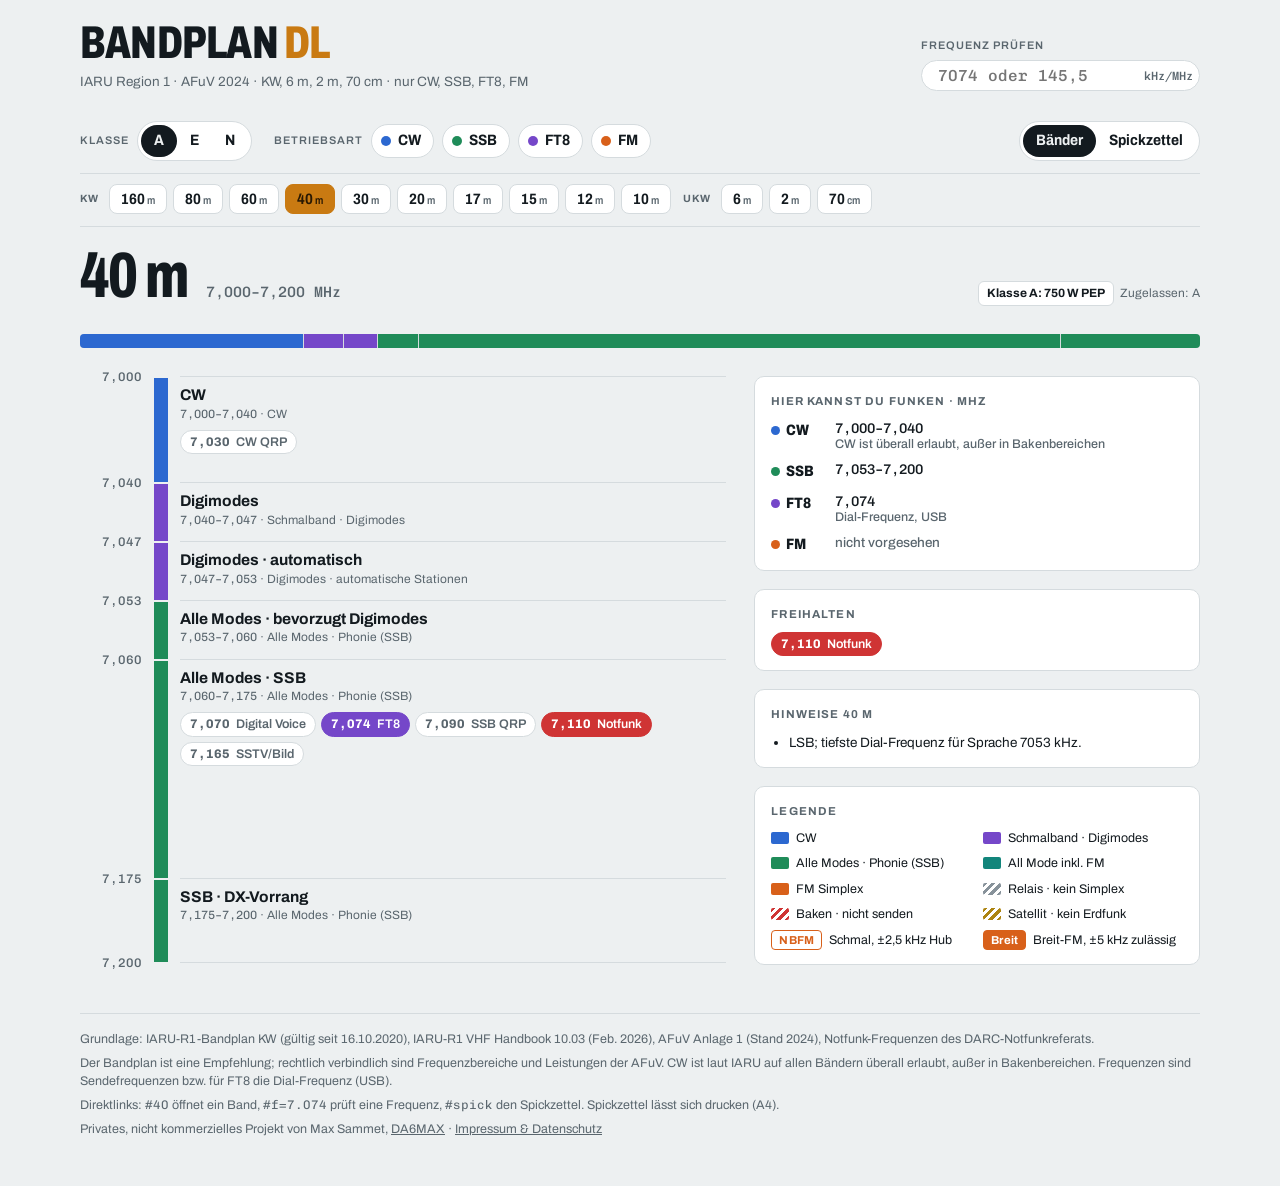
==== index.html @ c68f060a "Impressum und Datenschutzhinweis, Footer-Hinweis (privates Projekt, Referenz auf DA6MAX) Co-Authored" ====
<!doctype html>
<html lang="de">
<head>
<meta charset="utf-8">
<meta name="viewport" content="width=device-width,initial-scale=1,viewport-fit=cover">
<title>Bandplan DL</title>
<meta name="description" content="Interaktiver Amateurfunk-Bandplan für Deutschland (IARU Region 1, AFuV): KW, 6 m, 2 m, 70 cm – nach Lizenzklasse und Betriebsart gefiltert, mit Frequenz-Check.">
<meta name="color-scheme" content="light dark">
<link rel="icon" href="data:image/svg+xml,%3Csvg xmlns='http://www.w3.org/2000/svg' viewBox='0 0 32 32'%3E%3Crect width='32' height='32' rx='6' fill='%23c97a12'/%3E%3Cpath d='M6 24V8M11 24V13M16 24V6M21 24V15M26 24V10' stroke='%23fff' stroke-width='3' stroke-linecap='round'/%3E%3C/svg%3E">
<link rel="stylesheet" href="assets/fonts.css">
<link rel="stylesheet" href="assets/app.css">
</head>
<body>
<div class="wrap">
  <header class="top">
    <div class="brand">
      <h1>Bandplan <span>DL</span></h1>
      <p>IARU Region 1 · AFuV 2024 · KW, 6 m, 2 m, 70 cm · nur CW, SSB, FT8, FM</p>
    </div>
    <div class="check">
      <label for="chk">Frequenz prüfen</label>
      <div class="field"><input id="chk" type="text" inputmode="decimal" placeholder="7074 oder 145,5" autocomplete="off" enterkeyhint="go"><span class="unit">kHz/MHz</span></div>
    </div>
    <div id="chkRes" aria-live="polite"></div>
  </header>

  <div class="controls">
    <div class="ctl"><span class="lbl">Klasse</span>
      <div class="seg" id="cls" role="group" aria-label="Lizenzklasse">
        <button id="clsA" data-c="A">A</button><button id="clsE" data-c="E">E</button><button id="clsN" data-c="N">N</button>
      </div>
    </div>
    <div class="ctl" id="modes" role="group" aria-label="Betriebsarten"><span class="lbl">Betriebsart</span></div>
    <div class="ctl tabs">
      <div class="seg" role="group" aria-label="Ansicht">
        <button id="tabBand" data-v="band">Bänder</button><button id="tabSheet" data-v="sheet">Spickzettel</button>
      </div>
    </div>
  </div>

  <nav class="bandbar" aria-label="Bänder"><div class="bands" id="bands"></div></nav>

  <main id="main"></main>

  <footer>
    <div>Grundlage: IARU-R1-Bandplan KW (gültig seit 16.10.2020), IARU-R1 VHF Handbook 10.03 (Feb. 2026), AFuV Anlage 1 (Stand 2024), Notfunk-Frequenzen des DARC-Notfunkreferats.</div>
    <div>Der Bandplan ist eine Empfehlung; rechtlich verbindlich sind Frequenzbereiche und Leistungen der AFuV. CW ist laut IARU auf allen Bändern überall erlaubt, außer in Bakenbereichen. Frequenzen sind Sendefrequenzen bzw. für FT8 die Dial-Frequenz (USB).</div>
    <div>Direktlinks: <span class="mono">#40</span> öffnet ein Band, <span class="mono">#f=7.074</span> prüft eine Frequenz, <span class="mono">#spick</span> den Spickzettel. Spickzettel lässt sich drucken (A4).</div>
    <div>Privates, nicht kommerzielles Projekt von Max Sammet, <a href="https://www.qrz.com/db/DA6MAX" rel="noopener noreferrer">DA6MAX</a> · <a href="impressum.html">Impressum &amp; Datenschutz</a></div>
  </footer>
</div>
<noscript><p style="padding:16px">Diese Seite benötigt JavaScript.</p></noscript>
<script src="assets/data.js"></script>
<script src="assets/app.js"></script>
</body>
</html>
---- assets/fonts.css ----
/* Selbst gehostete Schriften (statt Google Fonts -- keine Verbindung zu Dritten, DSGVO-freundlich).
   Archivo (variabel: wght 400-800, wdth 62-125) und Chivo Mono (variabel: wght 400-700), beide SIL Open Font License 1.1,
   siehe assets/fonts/LICENSE.md. Ausschnitte latin und latin-ext (reichen fuer Deutsch; Rest faellt auf Systemschriften zurueck). */
@font-face {
  font-family: 'Archivo';
  font-style: normal;
  font-weight: 400 800;
  font-stretch: 62% 125%;
  font-display: swap;
  src: url(fonts/archivo-latin-ext.woff2) format('woff2');
  unicode-range: U+0100-02BA, U+02BD-02C5, U+02C7-02CC, U+02CE-02D7, U+02DD-02FF, U+0304, U+0308, U+0329, U+1D00-1DBF, U+1E00-1E9F, U+1EF2-1EFF, U+2020, U+20A0-20AB, U+20AD-20C4, U+2113, U+2C60-2C7F, U+A720-A7FF;
}
@font-face {
  font-family: 'Archivo';
  font-style: normal;
  font-weight: 400 800;
  font-stretch: 62% 125%;
  font-display: swap;
  src: url(fonts/archivo-latin.woff2) format('woff2');
  unicode-range: U+0000-00FF, U+0131, U+0152-0153, U+02BB-02BC, U+02C6, U+02DA, U+02DC, U+0304, U+0308, U+0329, U+2000-206F, U+20AC, U+2122, U+2191, U+2193, U+2212, U+2215, U+FEFF, U+FFFD;
}
@font-face {
  font-family: 'Chivo Mono';
  font-style: normal;
  font-weight: 400 700;
  font-display: swap;
  src: url(fonts/chivo-mono-latin-ext.woff2) format('woff2');
  unicode-range: U+0100-02BA, U+02BD-02C5, U+02C7-02CC, U+02CE-02D7, U+02DD-02FF, U+0304, U+0308, U+0329, U+1D00-1DBF, U+1E00-1E9F, U+1EF2-1EFF, U+2020, U+20A0-20AB, U+20AD-20C4, U+2113, U+2C60-2C7F, U+A720-A7FF;
}
@font-face {
  font-family: 'Chivo Mono';
  font-style: normal;
  font-weight: 400 700;
  font-display: swap;
  src: url(fonts/chivo-mono-latin.woff2) format('woff2');
  unicode-range: U+0000-00FF, U+0131, U+0152-0153, U+02BB-02BC, U+02C6, U+02DA, U+02DC, U+0304, U+0308, U+0329, U+2000-206F, U+20AC, U+2122, U+2191, U+2193, U+2212, U+2215, U+FEFF, U+FFFD;
}
---- assets/app.css ----
:root{
  --bg:#edf0f1; --surface:#ffffff; --surface2:#f5f7f7; --ink:#131a1f; --muted:#5a666e; --line:#d5dbde;
  --accent:#c97a12; --accent-soft:#f6e3c4; --accent-ink:#2a1903;
  --k-cw:#2c68d0; --k-digi:#7547c9; --k-ssb:#1f8c59; --k-all:#12857b; --k-fm:#d8601a;
  --k-ex:#87929a; --k-bake:#cf3434; --k-sat:#ad8410;
  --font-d:"Archivo", "Helvetica Neue", Arial, system-ui, sans-serif;
  --font-m:"Chivo Mono", ui-monospace, "SFMono-Regular", Menlo, Consolas, monospace;
  --r:10px;
}
@media (prefers-color-scheme: dark){ :root:not([data-theme="light"]){
  --bg:#0d1113; --surface:#151a1d; --surface2:#1b2125; --ink:#e3e8eb; --muted:#94a0a7; --line:#2a3237;
  --accent:#f0a63a; --accent-soft:#3a2a12; --accent-ink:#1a1105;
  --k-cw:#6a9bf0; --k-digi:#a585ec; --k-ssb:#47bf86; --k-all:#3cbaae; --k-fm:#f2894a;
  --k-ex:#6d787f; --k-bake:#ef6363; --k-sat:#d8b03e; color-scheme:dark;
}}
:root[data-theme="dark"]{
  --bg:#0d1113; --surface:#151a1d; --surface2:#1b2125; --ink:#e3e8eb; --muted:#94a0a7; --line:#2a3237;
  --accent:#f0a63a; --accent-soft:#3a2a12; --accent-ink:#1a1105;
  --k-cw:#6a9bf0; --k-digi:#a585ec; --k-ssb:#47bf86; --k-all:#3cbaae; --k-fm:#f2894a;
  --k-ex:#6d787f; --k-bake:#ef6363; --k-sat:#d8b03e; color-scheme:dark;
}
*{box-sizing:border-box}
html{scroll-padding-top:calc(env(safe-area-inset-top,0px) + 70px)}
[hidden]{display:none!important}
body{margin:0;background:var(--bg);color:var(--ink);font-family:var(--font-d);font-size:15px;line-height:1.45;
  padding-left:max(16px, env(safe-area-inset-left, 0px));padding-right:max(16px, env(safe-area-inset-right, 0px));padding-block:0 48px}
body::before{content:"";position:fixed;inset:0 0 auto;height:env(safe-area-inset-top, 0px);z-index:10;background:var(--bg)}
.wrap{max-width:1120px;margin:0 auto}
.mono{font-family:var(--font-m);font-variant-numeric:tabular-nums}
button{font:inherit;color:inherit}
:focus-visible{outline:2px solid var(--accent);outline-offset:2px}

/* Kopf */
header.top{display:grid;grid-template-columns:1fr auto;gap:12px 24px;align-items:end;padding-block:22px 14px}
.brand h1{margin:0;font-weight:800;font-stretch:72%;font-size:clamp(30px,6vw,46px);line-height:.95;letter-spacing:-.01em;text-transform:uppercase}
.brand h1 span{color:var(--accent)}
.brand p{margin:6px 0 0;color:var(--muted);font-size:13.5px}
.check{display:flex;flex-direction:column;gap:6px;min-width:0}
.check label{font-size:11px;letter-spacing:.09em;text-transform:uppercase;color:var(--muted);font-weight:600}
.check .field{display:flex;align-items:center;background:var(--surface);border:1px solid var(--line);border-radius:999px;padding:4px 6px 4px 14px;gap:8px}
.check input{border:0;background:transparent;color:var(--ink);font:500 16px var(--font-m);width:200px;min-width:0;outline:none}
.check .unit{font:500 12px var(--font-m);color:var(--muted)}
#chkRes{grid-column:1/-1}

.controls{display:flex;flex-wrap:wrap;gap:10px 22px;align-items:center;padding-block:4px 12px;border-bottom:1px solid var(--line)}
.ctl{display:flex;align-items:center;gap:8px;flex-wrap:wrap}
.ctl > .lbl{font-size:11px;letter-spacing:.09em;text-transform:uppercase;color:var(--muted);font-weight:600}
.seg{display:inline-flex;background:var(--surface);border:1px solid var(--line);border-radius:999px;padding:3px}
.seg button{border:0;background:transparent;padding:5px 13px;border-radius:999px;cursor:pointer;font-weight:700;font-stretch:90%}
.seg button[aria-pressed="true"]{background:var(--ink);color:var(--bg)}
.mode{border:1px solid var(--line);background:var(--surface);border-radius:999px;padding:5px 12px 5px 9px;cursor:pointer;font-weight:700;font-stretch:90%;display:inline-flex;align-items:center;gap:7px}
.mode i{width:10px;height:10px;border-radius:50%;background:var(--c);display:inline-block}
.mode[aria-pressed="false"]{opacity:.45}
.mode[aria-pressed="false"] i{background:transparent;box-shadow:inset 0 0 0 2px var(--c)}
.tabs{margin-left:auto}

/* Bandleiste */
.bandbar{position:sticky;top:env(safe-area-inset-top, 0px);z-index:5;background:var(--bg);padding-block:10px;border-bottom:1px solid var(--line)}
.bands{display:flex;gap:6px;overflow-x:auto;scrollbar-width:thin;padding-bottom:2px}
.bands .grp{font-size:10.5px;letter-spacing:.1em;text-transform:uppercase;color:var(--muted);font-weight:700;align-self:center;padding:0 4px 0 6px;white-space:nowrap}
.bands .grp:first-child{padding-left:0}
.bchip{flex:0 0 auto;border:1px solid var(--line);background:var(--surface);border-radius:8px;padding:6px 11px;cursor:pointer;font:700 15px var(--font-d);font-stretch:85%;white-space:nowrap;position:relative}
.bchip small{font-weight:600;color:var(--muted);font-size:11px;margin-left:2px}
.bchip.off{opacity:.42;text-decoration:line-through;text-decoration-thickness:1.5px}
.bchip[aria-current="true"]{background:var(--accent);border-color:var(--accent);color:var(--accent-ink)}
.bchip[aria-current="true"] small{color:var(--accent-ink)}

/* Bandansicht */
.bandview{display:grid;grid-template-columns:minmax(0,1.45fr) minmax(0,1fr);gap:28px;padding-top:20px;align-items:start}
.bandhead{grid-column:1/-1;display:flex;flex-wrap:wrap;align-items:baseline;gap:6px 18px}
.bandhead h2{margin:0;font-weight:800;font-stretch:70%;font-size:clamp(40px,9vw,64px);line-height:.9;letter-spacing:-.01em}
.bandhead .range{font:500 15px var(--font-m);color:var(--muted)}
.bandhead .pwr{margin-left:auto;display:flex;gap:6px;flex-wrap:wrap;align-items:center}
.bandhead .cls{font-size:12px;color:var(--muted)}
.tag{font-size:12px;font-weight:700;border:1px solid var(--line);border-radius:6px;padding:3px 8px;background:var(--surface);white-space:nowrap}
.tag.warn{background:var(--accent-soft);border-color:var(--accent);color:var(--ink)}
.minimap{grid-column:1/-1;display:flex;height:14px;border-radius:4px;overflow:hidden;gap:1px;background:var(--line)}
.minimap div{min-width:3px;background:var(--k)}
.minimap .ex{background:repeating-linear-gradient(135deg,var(--k) 0 3px,var(--surface) 3px 6px)}

.ladder{display:flex;flex-direction:column}
.rung{display:grid;grid-template-columns:62px 14px minmax(0,1fr);column-gap:12px;transition:opacity .15s}
.rf{font:500 12.5px var(--font-m);color:var(--muted);text-align:right;transform:translateY(-.55em);white-space:nowrap}
.rbar{background:var(--k);border-top:2px solid var(--bg)}
.rung.ex .rbar{background:repeating-linear-gradient(135deg,var(--k) 0 4px,color-mix(in srgb,var(--k) 22%,var(--surface)) 4px 8px)}
.rbody{padding:8px 0 12px;border-top:1px solid var(--line);min-width:0}
.rl{font-weight:700;font-size:15.5px;line-height:1.25}
.rk{font-size:12px;color:var(--muted);margin-top:1px}
.rung.ex .rl{color:var(--muted)}
.rung.dim{opacity:.3}
.rung.hit .rbody{background:linear-gradient(90deg,var(--accent-soft),transparent 80%)}
.rung.end{grid-template-rows:auto}
.rung.end .rbody{border-top:1px solid var(--line);padding:0}
.pills{display:flex;flex-wrap:wrap;gap:5px;margin-top:7px}
.pill{display:inline-flex;align-items:baseline;gap:6px;font-size:12.5px;font-weight:600;border-radius:999px;padding:2px 9px;border:1px solid var(--line);background:var(--surface);white-space:nowrap}
.pill b{font:700 12.5px var(--font-m)}
.pill.t-ft8{background:var(--k-digi);border-color:var(--k-digi);color:#fff}
.pill.t-notfunk{background:var(--k-bake);border-color:var(--k-bake);color:#fff}
.pill.t-bake{border-color:var(--k-bake);color:var(--k-bake)}
.pill.t-call{background:var(--accent-soft);border-color:var(--accent)}
.pill.t-qrp,.pill.t-info{color:var(--muted)}

aside.side{display:flex;flex-direction:column;gap:18px;position:sticky;top:calc(env(safe-area-inset-top, 0px) + 70px)}
.card{background:var(--surface);border:1px solid var(--line);border-radius:var(--r);padding:16px 16px 14px}
.card h3{margin:0 0 10px;font-size:11.5px;letter-spacing:.1em;text-transform:uppercase;color:var(--muted);font-weight:700}
.go{display:flex;flex-direction:column;gap:10px}
.go .row{display:grid;grid-template-columns:54px minmax(0,1fr);gap:10px;align-items:start}
.go .md{font-weight:800;font-stretch:85%;display:flex;align-items:center;gap:6px}
.go .md i{width:9px;height:9px;border-radius:50%;background:var(--c)}
.go .val{font:500 14px var(--font-m);min-width:0}
.go .val span{display:inline-block;margin-right:10px}
.go .val em{font-style:normal;font-family:var(--font-d);font-size:12.5px;color:var(--muted);display:block}
.go .none{color:var(--muted);font-family:var(--font-d);font-size:13.5px}
.keep{display:flex;flex-wrap:wrap;gap:6px}
.notes{margin:0;padding-left:18px;color:var(--ink);font-size:13.5px;display:flex;flex-direction:column;gap:5px}
.legend{display:grid;grid-template-columns:repeat(2,minmax(0,1fr));gap:7px 12px;font-size:12.5px}
.legend div{display:flex;align-items:center;gap:7px}
.legend i{width:18px;height:12px;border-radius:2px;background:var(--k);flex:0 0 auto}
.legend .ex i{background:repeating-linear-gradient(135deg,var(--k) 0 3px,var(--surface) 3px 6px)}
.fwb{display:inline-block;margin-top:6px;font-size:11.5px;font-weight:700;letter-spacing:.02em;border-radius:4px;padding:1px 7px;border:1.5px solid var(--k-fm);color:var(--k-fm);background:var(--surface)}
.fwb.w{background:var(--k-fm);color:var(--surface)}
.legend .fwb{margin-top:0;flex:0 0 auto}
.notice{background:var(--accent-soft);border:1px solid var(--accent);border-radius:var(--r);padding:10px 14px;font-size:14px;grid-column:1/-1}

/* Prüf-Ergebnis */
.result{background:var(--surface);border:1px solid var(--line);border-left:5px solid var(--k, var(--accent));border-radius:var(--r);padding:12px 14px;display:flex;flex-wrap:wrap;gap:6px 16px;align-items:center}
.result strong{font-size:16px}
.result .mono{color:var(--muted)}
.result .warnline{flex-basis:100%;color:var(--k-bake);font-weight:700;font-size:13.5px}
.result .okline{flex-basis:100%;font-size:13.5px}
.linkbtn{border:1px solid var(--line);background:var(--surface2);border-radius:999px;padding:4px 12px;cursor:pointer;font-weight:700;font-size:13px;margin-left:auto}

/* Spickzettel */
.sheet{display:grid;grid-template-columns:repeat(auto-fill,minmax(260px,1fr));gap:12px;padding-top:20px}
.scard{background:var(--surface);border:1px solid var(--line);border-radius:var(--r);padding:14px;display:flex;flex-direction:column;gap:9px;cursor:pointer;text-align:left}
.scard:hover{border-color:var(--accent)}
.scard.off{opacity:.45}
.scard .sh{display:flex;flex-wrap:wrap;align-items:baseline;gap:4px 10px}
.scard .sh b{white-space:nowrap;font-weight:800;font-stretch:72%;font-size:28px;line-height:1}
.scard .sh .mono{font-size:12px;color:var(--muted)}
.scard .sh .tag{margin-left:auto;white-space:normal;text-align:right}
.scard .go .row{grid-template-columns:46px minmax(0,1fr)}
.scard .go .val{font-size:13px}
.scard .keep .pill{font-size:11.5px}

footer{margin-top:36px;padding-top:16px;border-top:1px solid var(--line);color:var(--muted);font-size:12.5px;display:flex;flex-direction:column;gap:6px}
footer a{color:inherit}

@media (max-width:820px){
  .bandview{grid-template-columns:minmax(0,1fr);gap:18px}
  aside.side{position:static;order:-1}
  .bandhead .pwr{margin-left:0}
}
@media (max-width:560px){
  header.top{grid-template-columns:minmax(0,1fr)}
  .check input{width:100%}
  .tabs{margin-left:0}
  .rung{grid-template-columns:52px 10px minmax(0,1fr);column-gap:9px}
  .rf{font-size:11.5px}
}
@media (prefers-reduced-motion: reduce){ .rung{transition:none} }

/* Druck: Spickzettel als A4-Übersicht, Bandansicht ohne Steuerelemente */
@media print{
  :root{--bg:#fff;--surface:#fff;--surface2:#fff;--line:#bbb}
  body{padding:0;font-size:11px}
  .controls,.bandbar,.check,#chkRes,.linkbtn,aside.side .card:last-child{display:none!important}
  header.top{padding-block:0 8px}
  .sheet{grid-template-columns:repeat(3,minmax(0,1fr));gap:6px;padding-top:6px}
  .scard{padding:8px;break-inside:avoid;gap:5px}
  .scard .sh b{font-size:20px}
  .bandview{grid-template-columns:minmax(0,1.3fr) minmax(0,1fr)}
  aside.side{position:static}
  .rung,.card{break-inside:avoid}
  *{-webkit-print-color-adjust:exact;print-color-adjust:exact}
}

/* Impressum / Datenschutz (impressum.html) */
.legal{padding-top:calc(env(safe-area-inset-top,0px) + 12px);max-width:720px}
.legal h2{font-size:17px;margin:26px 0 6px}
.legal p{margin:0 0 10px;color:var(--ink)}
.legal a{color:var(--accent)}
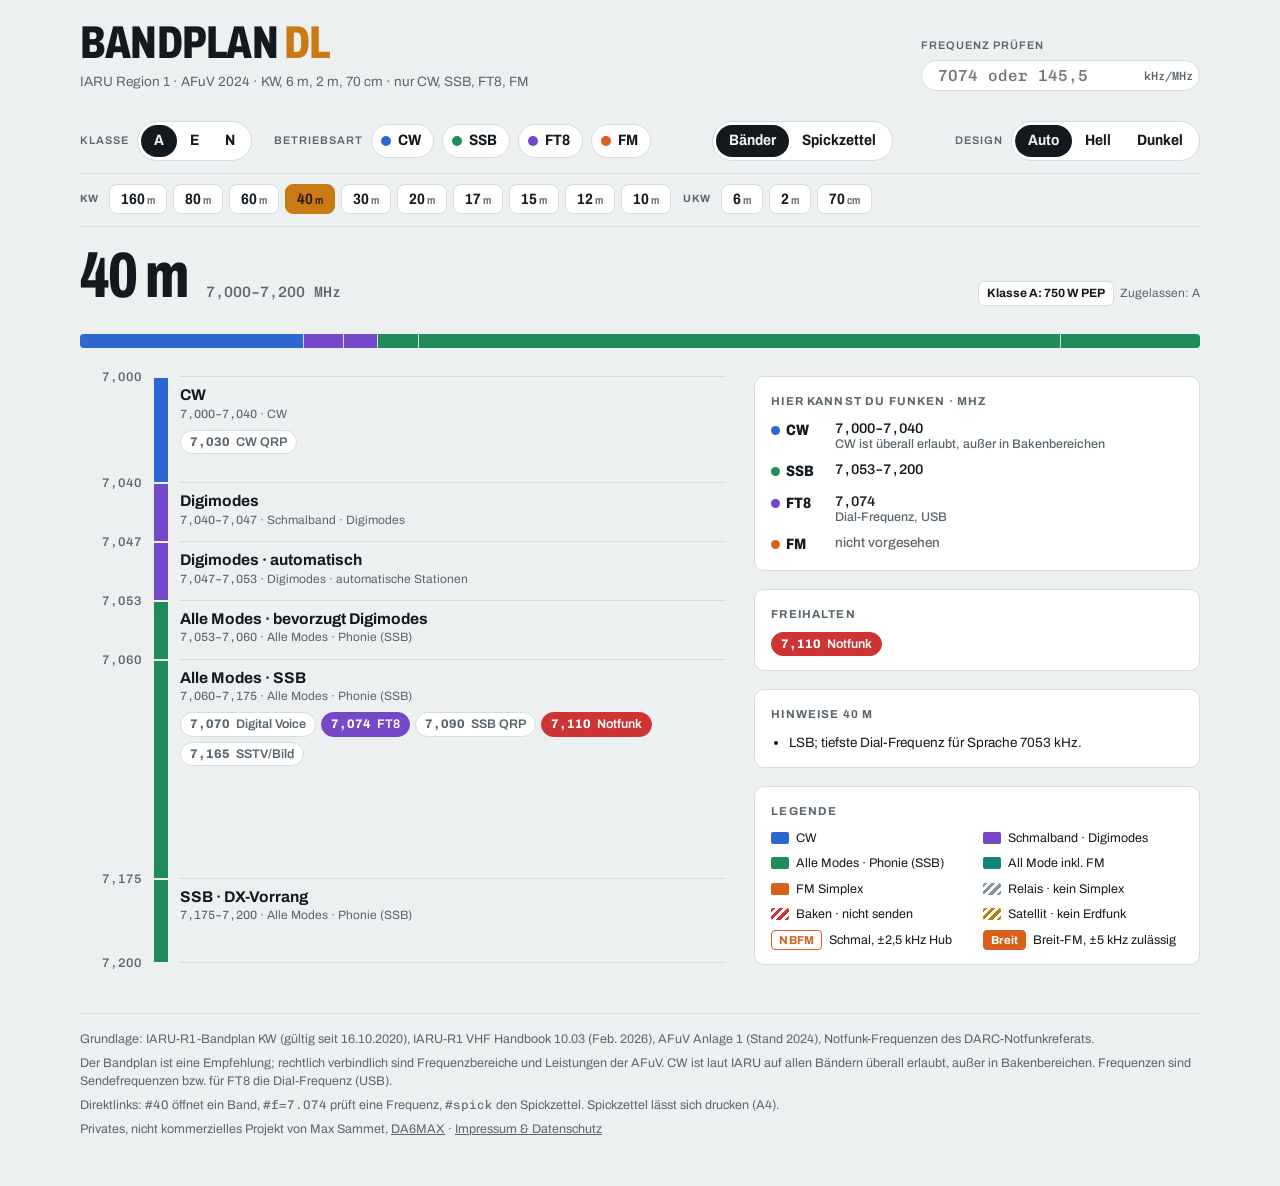
==== commit e7516eb5: "Hell/Dunkel-Umschalter (Auto, Hell, Dunkel), Wahl in localStorage, theme.js setzt sie vor dem Render" ====
--- a/index.html
+++ b/index.html
@@ -7,6 +7,7 @@
 <meta name="description" content="Interaktiver Amateurfunk-Bandplan für Deutschland (IARU Region 1, AFuV): KW, 6 m, 2 m, 70 cm – nach Lizenzklasse und Betriebsart gefiltert, mit Frequenz-Check.">
 <meta name="color-scheme" content="light dark">
 <link rel="icon" href="data:image/svg+xml,%3Csvg xmlns='http://www.w3.org/2000/svg' viewBox='0 0 32 32'%3E%3Crect width='32' height='32' rx='6' fill='%23c97a12'/%3E%3Cpath d='M6 24V8M11 24V13M16 24V6M21 24V15M26 24V10' stroke='%23fff' stroke-width='3' stroke-linecap='round'/%3E%3C/svg%3E">
+<script src="assets/theme.js"></script>
 <link rel="stylesheet" href="assets/fonts.css">
 <link rel="stylesheet" href="assets/app.css">
 </head>
@@ -36,6 +37,11 @@
         <button id="tabBand" data-v="band">Bänder</button><button id="tabSheet" data-v="sheet">Spickzettel</button>
       </div>
     </div>
+    <div class="ctl theme"><span class="lbl">Design</span>
+      <div class="seg" id="theme" role="group" aria-label="Farbschema">
+        <button data-t="auto" title="Wie das Gerät">Auto</button><button data-t="light">Hell</button><button data-t="dark">Dunkel</button>
+      </div>
+    </div>
   </div>
 
   <nav class="bandbar" aria-label="Bänder"><div class="bands" id="bands"></div></nav>
--- a/assets/app.css
+++ b/assets/app.css
@@ -13,6 +13,7 @@
   --k-cw:#6a9bf0; --k-digi:#a585ec; --k-ssb:#47bf86; --k-all:#3cbaae; --k-fm:#f2894a;
   --k-ex:#6d787f; --k-bake:#ef6363; --k-sat:#d8b03e; color-scheme:dark;
 }}
+:root[data-theme="light"]{color-scheme:light}
 :root[data-theme="dark"]{
   --bg:#0d1113; --surface:#151a1d; --surface2:#1b2125; --ink:#e3e8eb; --muted:#94a0a7; --line:#2a3237;
   --accent:#f0a63a; --accent-soft:#3a2a12; --accent-ink:#1a1105;
@@ -44,6 +45,7 @@
 
 .controls{display:flex;flex-wrap:wrap;gap:10px 22px;align-items:center;padding-block:4px 12px;border-bottom:1px solid var(--line)}
 .ctl{display:flex;align-items:center;gap:8px;flex-wrap:wrap}
+.ctl.theme{margin-left:auto}
 .ctl > .lbl{font-size:11px;letter-spacing:.09em;text-transform:uppercase;color:var(--muted);font-weight:600}
 .seg{display:inline-flex;background:var(--surface);border:1px solid var(--line);border-radius:999px;padding:3px}
 .seg button{border:0;background:transparent;padding:5px 13px;border-radius:999px;cursor:pointer;font-weight:700;font-stretch:90%}
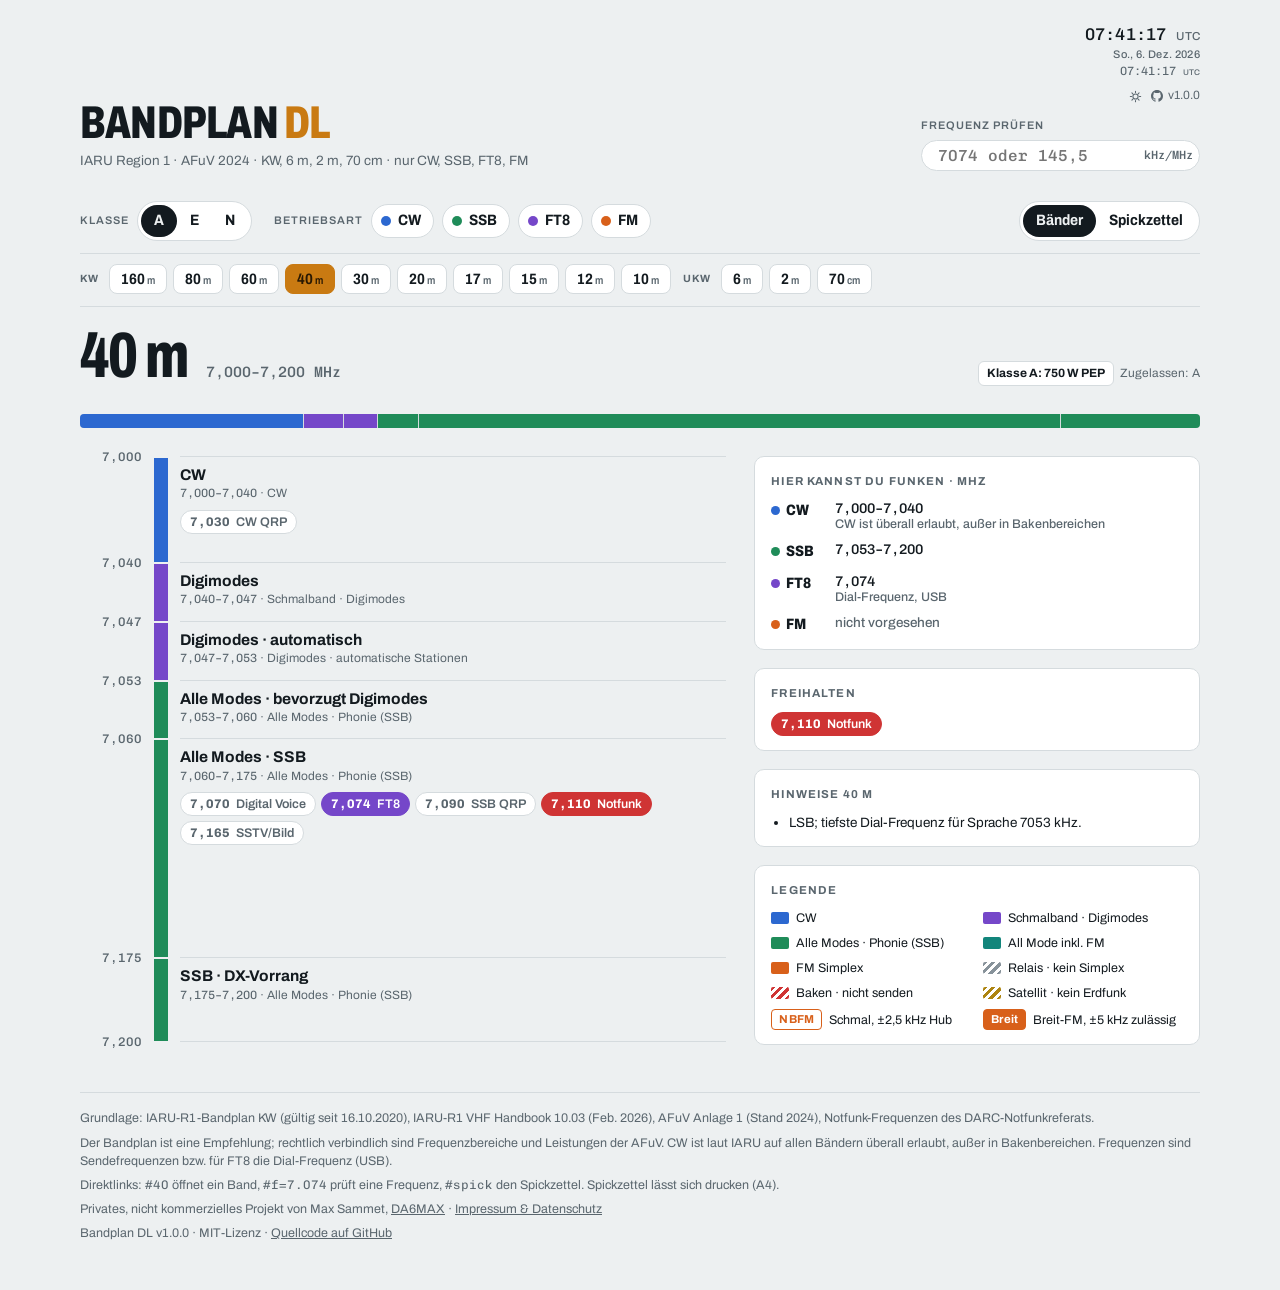
==== commit e73fdce8: "Release v1.0.0: Kopfbereich wie MUF Muncher, Versionierung, Changelog - Kopf rechts: UTC-Uhr mit Dat" ====
--- a/index.html
+++ b/index.html
@@ -18,6 +18,23 @@
       <h1>Bandplan <span>DL</span></h1>
       <p>IARU Region 1 · AFuV 2024 · KW, 6 m, 2 m, 70 cm · nur CW, SSB, FT8, FM</p>
     </div>
+    <div class="hud">
+      <div class="live-clock" aria-label="Uhrzeit">
+        <div class="clock-utc"><span id="utcClock">--:--:--</span> <span class="clock-tz">UTC</span></div>
+        <div class="clock-date" id="clockDate">&nbsp;</div>
+        <div class="clock-local"><span id="localClock">--:--:--</span> <span class="clock-tz" id="localTz"></span></div>
+      </div>
+      <div class="hud-row">
+        <button type="button" id="themeToggle" class="theme-toggle" aria-label="Hell/Dunkel umschalten" title="Hell/Dunkel umschalten">
+          <svg class="theme-icon-sun" viewBox="0 0 20 20" width="13" height="13" aria-hidden="true"><circle cx="10" cy="10" r="4" fill="none" stroke="currentColor" stroke-width="1.6"/><g stroke="currentColor" stroke-width="1.6" stroke-linecap="round"><path d="M10 2v2M10 16v2M18 10h-2M4 10H2M15.5 4.5l-1.4 1.4M5.9 14.1l-1.4 1.4M15.5 15.5l-1.4-1.4M5.9 5.9L4.5 4.5"/></g></svg>
+          <svg class="theme-icon-moon" viewBox="0 0 20 20" width="13" height="13" aria-hidden="true"><path d="M15.5 12.3A6.5 6.5 0 1 1 7.7 4.5a5.2 5.2 0 0 0 7.8 7.8z" fill="currentColor"/></svg>
+        </button>
+        <a class="version-link" href="https://github.com/mooxle/bandplan-dl" rel="noopener" title="Quellcode auf GitHub">
+          <svg viewBox="0 0 16 16" width="12" height="12" aria-hidden="true"><path fill="currentColor" d="M8 0C3.58 0 0 3.58 0 8c0 3.54 2.29 6.53 5.47 7.59.4.07.55-.17.55-.38 0-.19-.01-.82-.01-1.49-2.01.37-2.53-.49-2.69-.94-.09-.23-.48-.94-.82-1.13-.28-.15-.68-.52-.01-.53.63-.01 1.08.58 1.23.82.72 1.21 1.87.87 2.33.66.07-.52.28-.87.51-1.07-1.78-.2-3.64-.89-3.64-3.95 0-.87.31-1.59.82-2.15-.08-.2-.36-1.02.08-2.12 0 0 .67-.21 2.2.82.64-.18 1.32-.27 2-.27.68 0 1.36.09 2 .27 1.53-1.04 2.2-.82 2.2-.82.44 1.1.16 1.92.08 2.12.51.56.82 1.27.82 2.15 0 3.07-1.87 3.75-3.65 3.95.29.25.54.73.54 1.48 0 1.07-.01 1.93-.01 2.2 0 .21.15.46.55.38A8.013 8.013 0 0016 8c0-4.42-3.58-8-8-8z"/></svg>
+          <span id="versionHeader"></span>
+        </a>
+      </div>
+    </div>
     <div class="check">
       <label for="chk">Frequenz prüfen</label>
       <div class="field"><input id="chk" type="text" inputmode="decimal" placeholder="7074 oder 145,5" autocomplete="off" enterkeyhint="go"><span class="unit">kHz/MHz</span></div>
@@ -37,11 +54,6 @@
         <button id="tabBand" data-v="band">Bänder</button><button id="tabSheet" data-v="sheet">Spickzettel</button>
       </div>
     </div>
-    <div class="ctl theme"><span class="lbl">Design</span>
-      <div class="seg" id="theme" role="group" aria-label="Farbschema">
-        <button data-t="auto" title="Wie das Gerät">Auto</button><button data-t="light">Hell</button><button data-t="dark">Dunkel</button>
-      </div>
-    </div>
   </div>
 
   <nav class="bandbar" aria-label="Bänder"><div class="bands" id="bands"></div></nav>
@@ -53,6 +65,8 @@
     <div>Der Bandplan ist eine Empfehlung; rechtlich verbindlich sind Frequenzbereiche und Leistungen der AFuV. CW ist laut IARU auf allen Bändern überall erlaubt, außer in Bakenbereichen. Frequenzen sind Sendefrequenzen bzw. für FT8 die Dial-Frequenz (USB).</div>
     <div>Direktlinks: <span class="mono">#40</span> öffnet ein Band, <span class="mono">#f=7.074</span> prüft eine Frequenz, <span class="mono">#spick</span> den Spickzettel. Spickzettel lässt sich drucken (A4).</div>
     <div>Privates, nicht kommerzielles Projekt von Max Sammet, <a href="https://www.qrz.com/db/DA6MAX" rel="noopener noreferrer">DA6MAX</a> · <a href="impressum.html">Impressum &amp; Datenschutz</a></div>
+    <div><span id="versionFoot"></span> · MIT-Lizenz · <a href="https://github.com/mooxle/bandplan-dl" rel="noopener">Quellcode auf GitHub</a></div>
+    <!--BUILD-->
   </footer>
 </div>
 <noscript><p style="padding:16px">Diese Seite benötigt JavaScript.</p></noscript>
--- a/assets/app.css
+++ b/assets/app.css
@@ -32,7 +32,24 @@
 :focus-visible{outline:2px solid var(--accent);outline-offset:2px}
 
 /* Kopf */
-header.top{display:grid;grid-template-columns:1fr auto;gap:12px 24px;align-items:end;padding-block:22px 14px}
+header.top{display:grid;grid-template-columns:1fr auto;grid-template-areas:"brand hud" "brand check" "res res";gap:12px 24px;align-items:end;padding-block:22px 14px}
+.brand{grid-area:brand}
+.check{grid-area:check}
+/* Uhr, Hell/Dunkel, GitHub + Version (wie bei MUF Muncher) */
+.hud{grid-area:hud;display:flex;flex-direction:column;align-items:flex-end;gap:2px}
+.live-clock{text-align:right;font-family:var(--font-m);font-variant-numeric:tabular-nums}
+.clock-utc{font-size:17px;font-weight:500;color:var(--ink);letter-spacing:.01em}
+.clock-date{font:500 11px var(--font-d);color:var(--muted);letter-spacing:.03em;margin-top:1px}
+.clock-local{font-size:12px;color:var(--muted);margin-top:3px}
+.clock-tz{font:500 .68em var(--font-d);color:var(--muted)}
+.hud-row{display:flex;align-items:center;gap:6px;margin-top:4px}
+.version-link{display:flex;align-items:center;gap:5px;font-size:12px;color:var(--muted);text-decoration:none}
+.version-link:hover{color:var(--ink)}
+.theme-toggle{display:inline-flex;align-items:center;justify-content:center;width:20px;height:20px;padding:0;border:0;border-radius:6px;background:transparent;color:var(--muted);cursor:pointer}
+.theme-toggle:hover{color:var(--ink);background:var(--surface2)}
+.theme-toggle .theme-icon-moon{display:none}
+.theme-toggle.is-dark .theme-icon-sun{display:none}
+.theme-toggle.is-dark .theme-icon-moon{display:block}
 .brand h1{margin:0;font-weight:800;font-stretch:72%;font-size:clamp(30px,6vw,46px);line-height:.95;letter-spacing:-.01em;text-transform:uppercase}
 .brand h1 span{color:var(--accent)}
 .brand p{margin:6px 0 0;color:var(--muted);font-size:13.5px}
@@ -41,11 +58,10 @@
 .check .field{display:flex;align-items:center;background:var(--surface);border:1px solid var(--line);border-radius:999px;padding:4px 6px 4px 14px;gap:8px}
 .check input{border:0;background:transparent;color:var(--ink);font:500 16px var(--font-m);width:200px;min-width:0;outline:none}
 .check .unit{font:500 12px var(--font-m);color:var(--muted)}
-#chkRes{grid-column:1/-1}
+#chkRes{grid-area:res}
 
 .controls{display:flex;flex-wrap:wrap;gap:10px 22px;align-items:center;padding-block:4px 12px;border-bottom:1px solid var(--line)}
 .ctl{display:flex;align-items:center;gap:8px;flex-wrap:wrap}
-.ctl.theme{margin-left:auto}
 .ctl > .lbl{font-size:11px;letter-spacing:.09em;text-transform:uppercase;color:var(--muted);font-weight:600}
 .seg{display:inline-flex;background:var(--surface);border:1px solid var(--line);border-radius:999px;padding:3px}
 .seg button{border:0;background:transparent;padding:5px 13px;border-radius:999px;cursor:pointer;font-weight:700;font-stretch:90%}
@@ -154,7 +170,7 @@
   .bandhead .pwr{margin-left:0}
 }
 @media (max-width:560px){
-  header.top{grid-template-columns:minmax(0,1fr)}
+  header.top{grid-template-columns:minmax(0,1fr);grid-template-areas:"brand" "hud" "check" "res"}
   .check input{width:100%}
   .tabs{margin-left:0}
   .rung{grid-template-columns:52px 10px minmax(0,1fr);column-gap:9px}
@@ -166,7 +182,7 @@
 @media print{
   :root{--bg:#fff;--surface:#fff;--surface2:#fff;--line:#bbb}
   body{padding:0;font-size:11px}
-  .controls,.bandbar,.check,#chkRes,.linkbtn,aside.side .card:last-child{display:none!important}
+  .controls,.bandbar,.check,.hud,#chkRes,.linkbtn,aside.side .card:last-child{display:none!important}
   header.top{padding-block:0 8px}
   .sheet{grid-template-columns:repeat(3,minmax(0,1fr));gap:6px;padding-top:6px}
   .scard{padding:8px;break-inside:avoid;gap:5px}
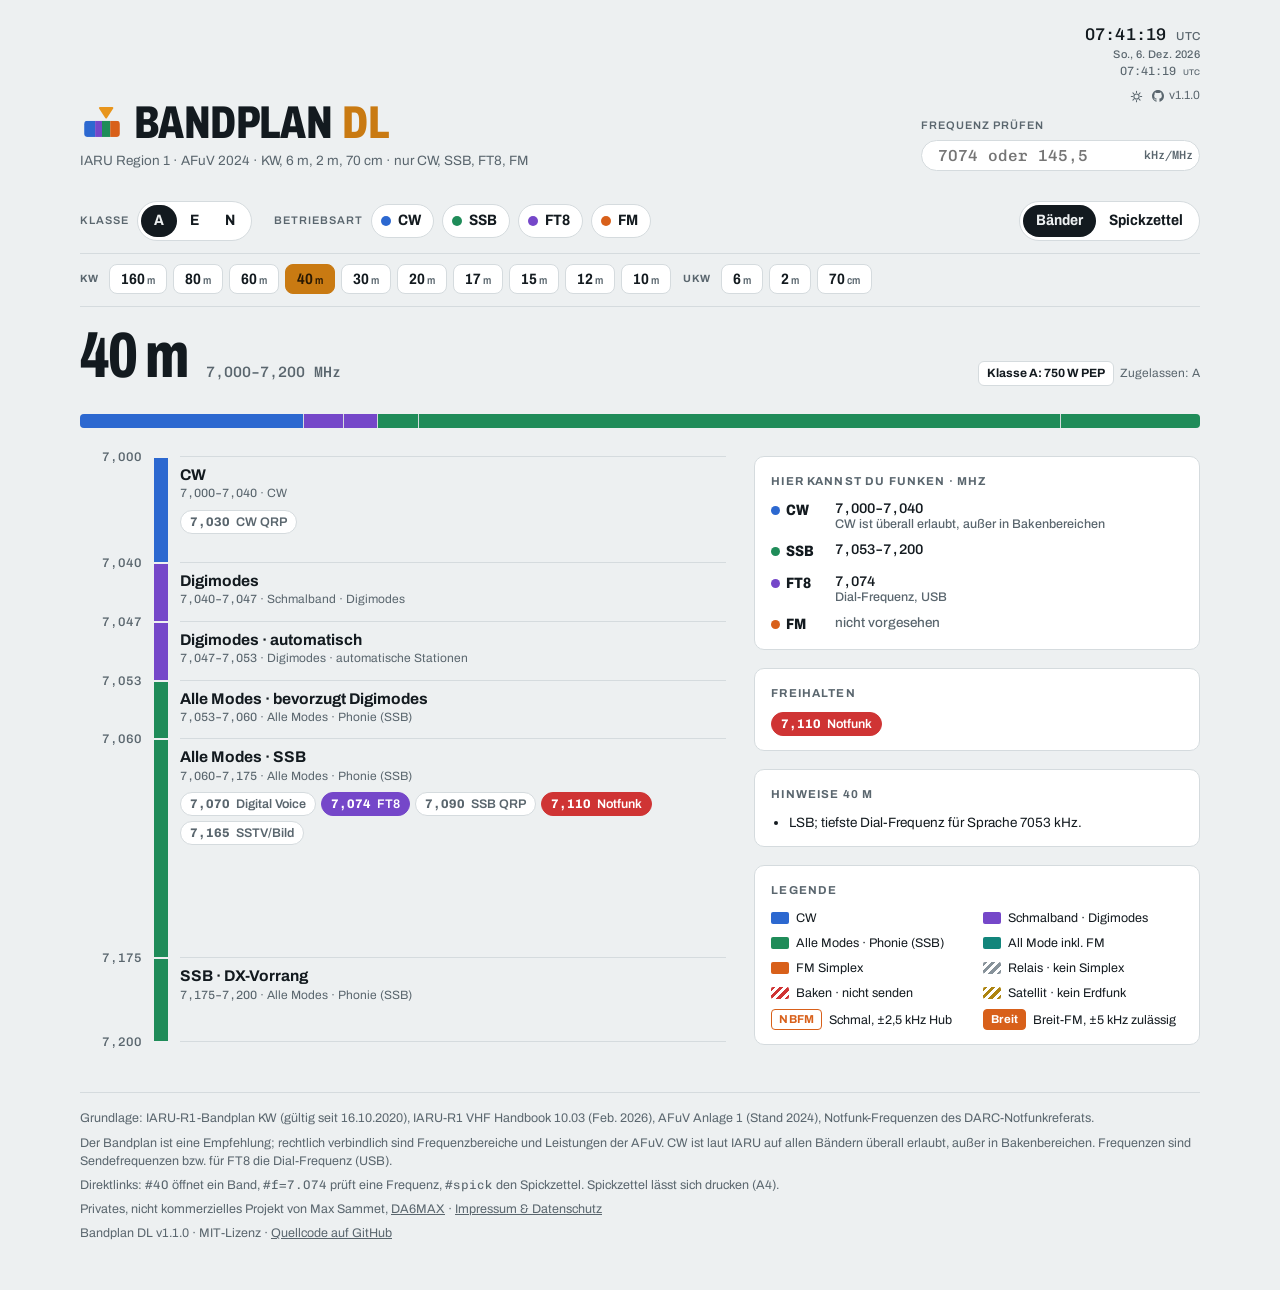
==== commit dc84ea5a: "Release v1.1.0: eigenes Icon, Bandleiste scrollt nur waagerecht - assets/icon.svg (Favicon), assets/" ====
--- a/index.html
+++ b/index.html
@@ -6,7 +6,8 @@
 <title>Bandplan DL</title>
 <meta name="description" content="Interaktiver Amateurfunk-Bandplan für Deutschland (IARU Region 1, AFuV): KW, 6 m, 2 m, 70 cm – nach Lizenzklasse und Betriebsart gefiltert, mit Frequenz-Check.">
 <meta name="color-scheme" content="light dark">
-<link rel="icon" href="data:image/svg+xml,%3Csvg xmlns='http://www.w3.org/2000/svg' viewBox='0 0 32 32'%3E%3Crect width='32' height='32' rx='6' fill='%23c97a12'/%3E%3Cpath d='M6 24V8M11 24V13M16 24V6M21 24V15M26 24V10' stroke='%23fff' stroke-width='3' stroke-linecap='round'/%3E%3C/svg%3E">
+<link rel="icon" href="assets/icon.svg" type="image/svg+xml">
+<link rel="apple-touch-icon" href="assets/apple-touch-icon.png">
 <script src="assets/theme.js"></script>
 <link rel="stylesheet" href="assets/fonts.css">
 <link rel="stylesheet" href="assets/app.css">
@@ -15,7 +16,7 @@
 <div class="wrap">
   <header class="top">
     <div class="brand">
-      <h1>Bandplan <span>DL</span></h1>
+      <h1><img class="mark" src="assets/mark.svg" alt="" width="44" height="44">Bandplan <span>DL</span></h1>
       <p>IARU Region 1 · AFuV 2024 · KW, 6 m, 2 m, 70 cm · nur CW, SSB, FT8, FM</p>
     </div>
     <div class="hud">
--- a/assets/app.css
+++ b/assets/app.css
@@ -52,6 +52,8 @@
 .theme-toggle.is-dark .theme-icon-moon{display:block}
 .brand h1{margin:0;font-weight:800;font-stretch:72%;font-size:clamp(30px,6vw,46px);line-height:.95;letter-spacing:-.01em;text-transform:uppercase}
 .brand h1 span{color:var(--accent)}
+.brand h1{display:flex;align-items:center;gap:.22em}
+.brand h1 .mark{height:.95em;width:auto;flex:none}
 .brand p{margin:6px 0 0;color:var(--muted);font-size:13.5px}
 .check{display:flex;flex-direction:column;gap:6px;min-width:0}
 .check label{font-size:11px;letter-spacing:.09em;text-transform:uppercase;color:var(--muted);font-weight:600}
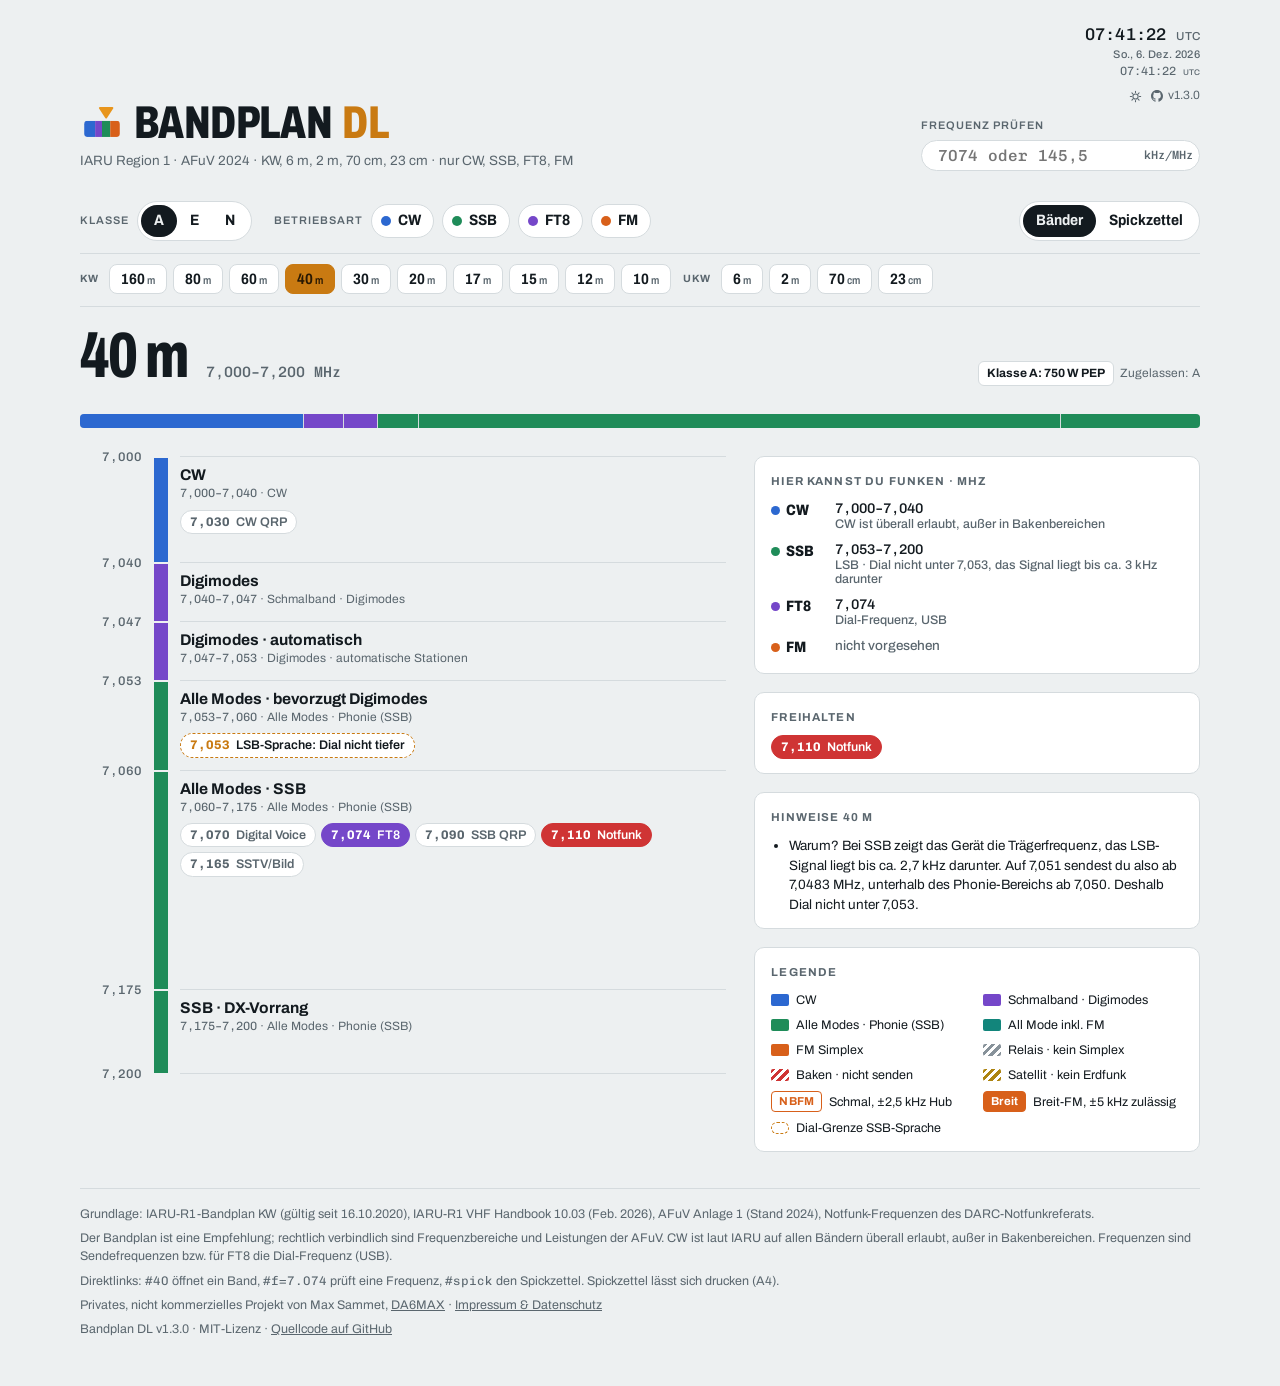
==== commit e483d7ce: "Release v1.3.0: 23-cm-Band (Danke DB6NL) - 23 cm (1240-1300 MHz) nach IARU-R1 VHF Handbook 10.03: Se" ====
--- a/index.html
+++ b/index.html
@@ -4,7 +4,7 @@
 <meta charset="utf-8">
 <meta name="viewport" content="width=device-width,initial-scale=1,viewport-fit=cover">
 <title>Bandplan DL</title>
-<meta name="description" content="Interaktiver Amateurfunk-Bandplan für Deutschland (IARU Region 1, AFuV): KW, 6 m, 2 m, 70 cm – nach Lizenzklasse und Betriebsart gefiltert, mit Frequenz-Check.">
+<meta name="description" content="Interaktiver Amateurfunk-Bandplan für Deutschland (IARU Region 1, AFuV): KW, 6 m, 2 m, 70 cm, 23 cm – nach Lizenzklasse und Betriebsart gefiltert, mit Frequenz-Check.">
 <meta name="color-scheme" content="light dark">
 <link rel="icon" href="assets/icon.svg" type="image/svg+xml">
 <link rel="apple-touch-icon" href="assets/apple-touch-icon.png">
@@ -17,7 +17,7 @@
   <header class="top">
     <div class="brand">
       <h1><img class="mark" src="assets/mark.svg" alt="" width="44" height="44">Bandplan <span>DL</span></h1>
-      <p>IARU Region 1 · AFuV 2024 · KW, 6 m, 2 m, 70 cm · nur CW, SSB, FT8, FM</p>
+      <p>IARU Region 1 · AFuV 2024 · KW, 6 m, 2 m, 70 cm, 23 cm · nur CW, SSB, FT8, FM</p>
     </div>
     <div class="hud">
       <div class="live-clock" aria-label="Uhrzeit">
--- a/assets/app.css
+++ b/assets/app.css
@@ -119,6 +119,8 @@
 .pill.t-bake{border-color:var(--k-bake);color:var(--k-bake)}
 .pill.t-call{background:var(--accent-soft);border-color:var(--accent)}
 .pill.t-qrp,.pill.t-info{color:var(--muted)}
+.pill.t-dial{border:1.5px dashed var(--accent);color:var(--ink)}
+.pill.t-dial b{color:var(--accent)}
 
 aside.side{display:flex;flex-direction:column;gap:18px;position:sticky;top:calc(env(safe-area-inset-top, 0px) + 70px)}
 .card{background:var(--surface);border:1px solid var(--line);border-radius:var(--r);padding:16px 16px 14px}
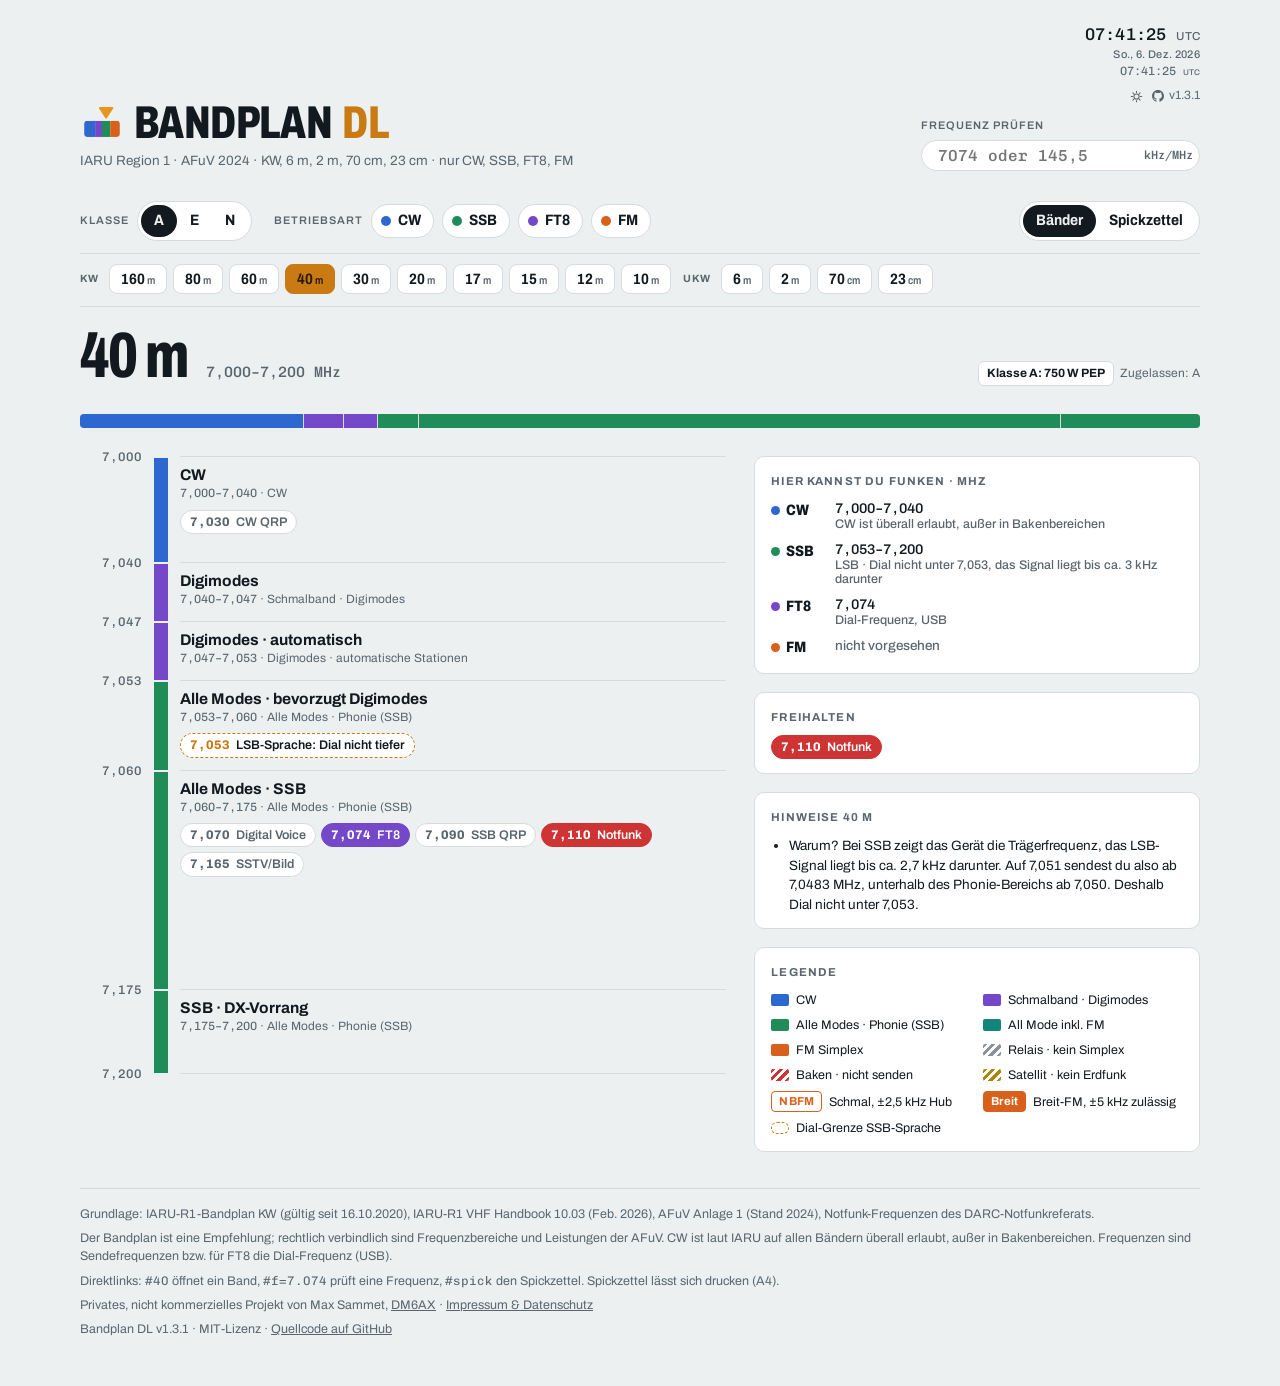
==== commit 430ef0cb: "Release v1.3.1: neues Rufzeichen DM6AX Co-Authored-By: Claude Opus 5.5 <noreply@anthropic.com>" ====
--- a/index.html
+++ b/index.html
@@ -65,7 +65,7 @@
     <div>Grundlage: IARU-R1-Bandplan KW (gültig seit 16.10.2020), IARU-R1 VHF Handbook 10.03 (Feb. 2026), AFuV Anlage 1 (Stand 2024), Notfunk-Frequenzen des DARC-Notfunkreferats.</div>
     <div>Der Bandplan ist eine Empfehlung; rechtlich verbindlich sind Frequenzbereiche und Leistungen der AFuV. CW ist laut IARU auf allen Bändern überall erlaubt, außer in Bakenbereichen. Frequenzen sind Sendefrequenzen bzw. für FT8 die Dial-Frequenz (USB).</div>
     <div>Direktlinks: <span class="mono">#40</span> öffnet ein Band, <span class="mono">#f=7.074</span> prüft eine Frequenz, <span class="mono">#spick</span> den Spickzettel. Spickzettel lässt sich drucken (A4).</div>
-    <div>Privates, nicht kommerzielles Projekt von Max Sammet, <a href="https://www.qrz.com/db/DA6MAX" rel="noopener noreferrer">DA6MAX</a> · <a href="impressum.html">Impressum &amp; Datenschutz</a></div>
+    <div>Privates, nicht kommerzielles Projekt von Max Sammet, <a href="https://www.qrz.com/db/DM6AX" rel="noopener noreferrer">DM6AX</a> · <a href="impressum.html">Impressum &amp; Datenschutz</a></div>
     <div><span id="versionFoot"></span> · MIT-Lizenz · <a href="https://github.com/mooxle/bandplan-dl" rel="noopener">Quellcode auf GitHub</a></div>
     <!--BUILD-->
   </footer>
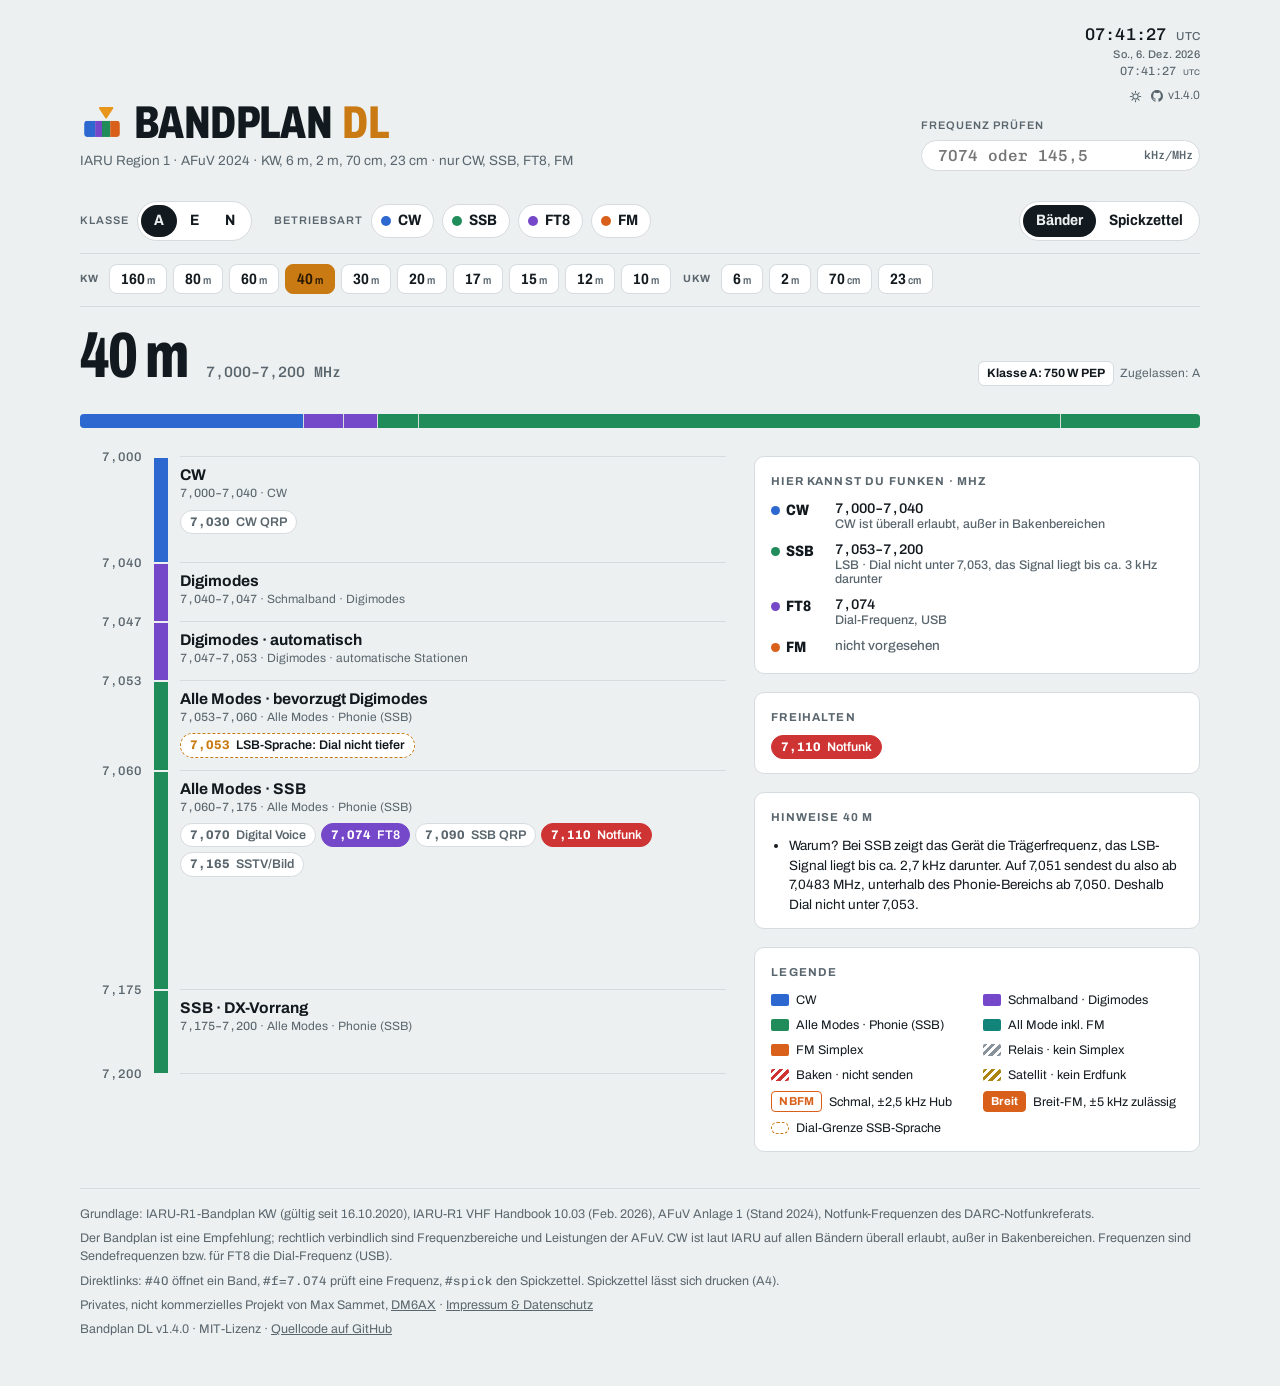
==== commit 79434769: "Release v1.4.0: als App installierbar (Web-App-Manifest) - manifest.webmanifest: Name, start_url/sco" ====
--- a/index.html
+++ b/index.html
@@ -8,6 +8,9 @@
 <meta name="color-scheme" content="light dark">
 <link rel="icon" href="assets/icon.svg" type="image/svg+xml">
 <link rel="apple-touch-icon" href="assets/apple-touch-icon.png">
+<link rel="manifest" href="manifest.webmanifest">
+<meta name="theme-color" content="#edf0f1" media="(prefers-color-scheme: light)">
+<meta name="theme-color" content="#0d1113" media="(prefers-color-scheme: dark)">
 <script src="assets/theme.js"></script>
 <link rel="stylesheet" href="assets/fonts.css">
 <link rel="stylesheet" href="assets/app.css">
